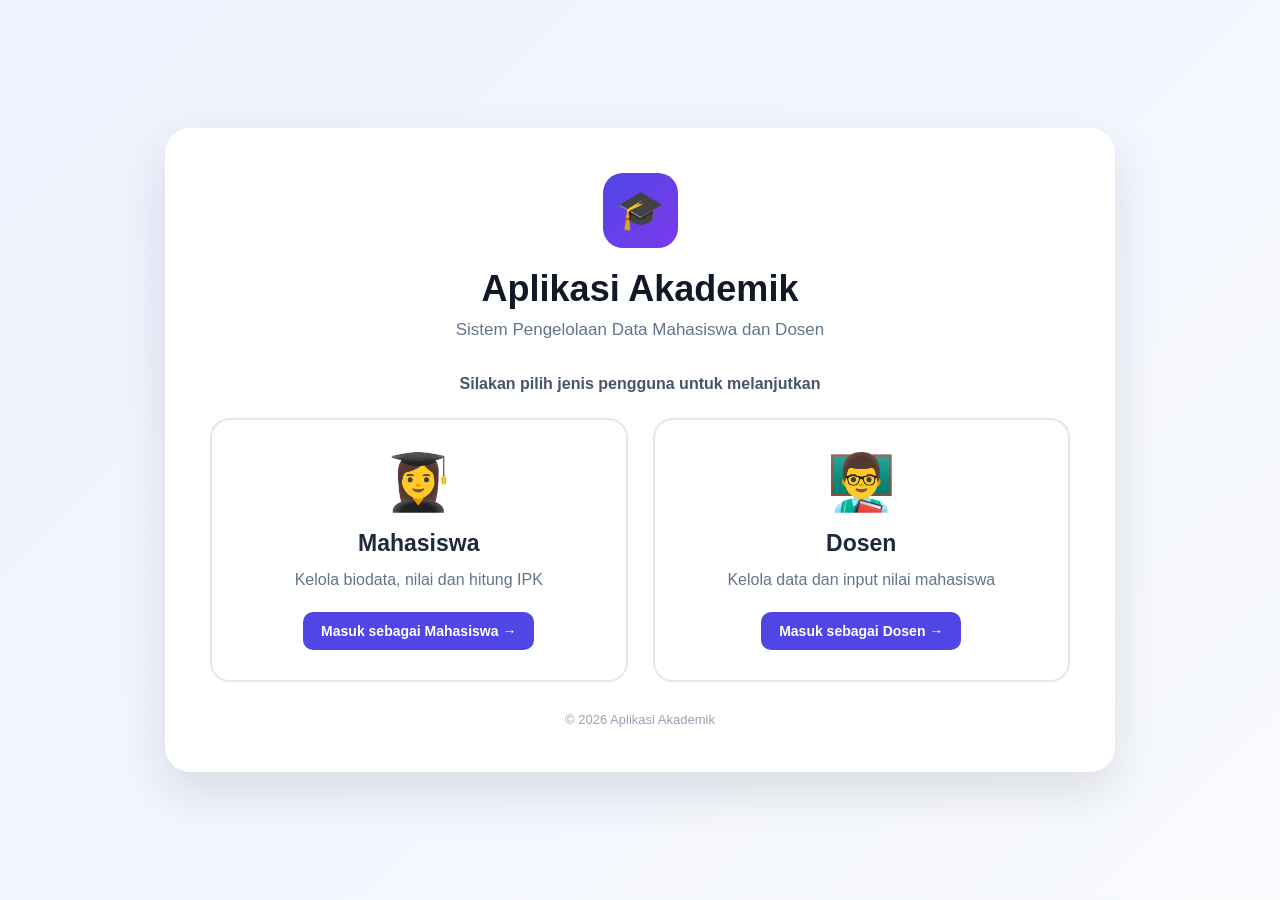
==== index.html @ d9adaf1f "Add files via upload" ====
<!DOCTYPE html>
<html lang="id">
<head>
    <meta charset="UTF-8">
    <meta name="viewport" content="width=device-width, initial-scale=1.0">
    <title>Aplikasi Akademik</title>

    <link rel="stylesheet" href="style.css">
</head>

<body>

    <div class="landing-page">

        <div class="landing-card">

            <div class="logo">🎓</div>

            <h1>Aplikasi Akademik</h1>

            <p class="subtitle">
                Sistem Pengelolaan Data Mahasiswa dan Dosen
            </p>

            <p class="instruction">
                Silakan pilih jenis pengguna untuk melanjutkan
            </p>

            <div class="role-container">

                <a href="mahasiswa.html" class="role-card">
                    <div class="role-icon">👩‍🎓</div>
                    <h2>Mahasiswa</h2>
                    <p>
                        Kelola biodata, nilai dan hitung IPK
                    </p>
                    <span class="role-button">
                        Masuk sebagai Mahasiswa →
                    </span>
                </a>

                <a href="dosen.html" class="role-card">
                    <div class="role-icon">👨‍🏫</div>
                    <h2>Dosen</h2>
                    <p>
                        Kelola data dan input nilai mahasiswa
                    </p>
                    <span class="role-button">
                        Masuk sebagai Dosen →
                    </span>
                </a>

            </div>

            <footer>
                <p>© 2026 Aplikasi Akademik</p>
            </footer>

        </div>

    </div>

</body>
</html>
---- style.css ----
/* ================================
   RESET
================================ */

* {
    margin: 0;
    padding: 0;
    box-sizing: border-box;
}


body {
    font-family: Arial, Helvetica, sans-serif;

    background:
        linear-gradient(
            135deg,
            #eef2ff,
            #f8fafc
        );

    color: #1e293b;

    min-height: 100vh;
}


/* ================================
   LANDING PAGE
================================ */

.landing-page {

    min-height: 100vh;

    display: flex;

    justify-content: center;

    align-items: center;

    padding: 30px 20px;
}


.landing-card {

    width: 100%;

    max-width: 950px;

    background: white;

    border-radius: 25px;

    padding: 45px;

    text-align: center;

    box-shadow:
        0 20px 50px
        rgba(15, 23, 42, 0.12);
}


.logo {

    width: 75px;

    height: 75px;

    display: flex;

    align-items: center;

    justify-content: center;

    margin: auto;

    border-radius: 20px;

    background:
        linear-gradient(
            135deg,
            #4f46e5,
            #7c3aed
        );

    font-size: 38px;
}


.landing-card h1 {

    margin-top: 20px;

    font-size: 36px;

    color: #111827;
}


.subtitle {

    margin-top: 10px;

    font-size: 17px;

    color: #64748b;
}


.instruction {

    margin-top: 35px;

    margin-bottom: 20px;

    font-weight: bold;

    color: #475569;
}


/* ================================
   ROLE CARD
================================ */

.role-container {

    display: grid;

    grid-template-columns:
        repeat(2, 1fr);

    gap: 25px;

    margin-top: 25px;
}


.role-card {

    text-decoration: none;

    color: inherit;

    padding: 30px;

    border-radius: 20px;

    border: 2px solid #e2e8f0;

    transition:
        0.3s ease;

    background: #ffffff;
}


.role-card:hover {

    transform: translateY(-7px);

    border-color: #6366f1;

    box-shadow:
        0 15px 30px
        rgba(79, 70, 229, 0.15);
}


.role-icon {

    font-size: 55px;

    margin-bottom: 15px;
}


.role-card h2 {

    font-size: 23px;

    margin-bottom: 10px;

    color: #1e293b;
}


.role-card p {

    color: #64748b;

    line-height: 1.6;

    margin-bottom: 20px;
}


.role-button {

    display: inline-block;

    background: #4f46e5;

    color: white;

    padding: 11px 18px;

    border-radius: 10px;

    font-size: 14px;

    font-weight: bold;
}


/* ================================
   FOOTER
================================ */

footer {

    margin-top: 30px;

    color: #94a3b8;

    font-size: 13px;
}


/* ================================
   NAVBAR
================================ */

.navbar {

    width: 100%;

    background: white;

    padding: 18px 7%;

    display: flex;

    justify-content: space-between;

    align-items: center;

    box-shadow:
        0 2px 15px
        rgba(15, 23, 42, 0.08);

    position: sticky;

    top: 0;

    z-index: 100;
}


.nav-logo {

    font-size: 20px;

    font-weight: bold;

    color: #4f46e5;
}


.nav-menu {

    display: flex;

    gap: 10px;
}


.nav-menu a {

    text-decoration: none;

    color: #64748b;

    padding: 9px 14px;

    border-radius: 8px;

    font-size: 14px;

    font-weight: bold;
}


.nav-menu a:hover,
.nav-menu a.active {

    background: #eef2ff;

    color: #4f46e5;
}


/* ================================
   CONTAINER
================================ */

.container {

    width: 90%;

    max-width: 1100px;

    margin: 40px auto;
}


.page-header {

    display: flex;

    justify-content: space-between;

    align-items: center;

    margin-bottom: 30px;
}


.page-label {

    color: #6366f1;

    font-size: 13px;

    font-weight: bold;

    letter-spacing: 1px;

    margin-bottom: 8px;
}


.page-header h1 {

    font-size: 32px;

    color: #111827;

    margin-bottom: 8px;
}


.page-header p:not(.page-label) {

    color: #64748b;
}


.back-button {

    text-decoration: none;

    color: #4f46e5;

    background: white;

    border: 1px solid #c7d2fe;

    padding: 11px 17px;

    border-radius: 10px;

    font-weight: bold;
}


/* ================================
   CARD
================================ */

.card {

    background: white;

    padding: 30px;

    margin-bottom: 25px;

    border-radius: 20px;

    box-shadow:
        0 8px 30px
        rgba(15, 23, 42, 0.07);
}


.card-title {

    display: flex;

    align-items: center;

    gap: 15px;

    margin-bottom: 25px;
}


.card-icon {

    width: 48px;

    height: 48px;

    display: flex;

    justify-content: center;

    align-items: center;

    border-radius: 13px;

    background: #eef2ff;

    font-size: 24px;
}


.card-title h2 {

    font-size: 20px;

    color: #1e293b;

    margin-bottom: 4px;
}


.card-title p {

    color: #94a3b8;

    font-size: 13px;
}


/* ================================
   FORM
================================ */

.form-grid {

    display: grid;

    grid-template-columns:
        repeat(2, 1fr);

    gap: 20px;
}


.form-group {

    margin-bottom: 20px;
}


.form-group label {

    display: block;

    font-weight: bold;

    font-size: 14px;

    margin-bottom: 8px;

    color: #334155;
}


input,
select {

    width: 100%;

    padding: 13px 15px;

    border: 1px solid #cbd5e1;

    border-radius: 10px;

    outline: none;

    font-size: 14px;

    background: white;

    transition: 0.2s;
}


input:focus,
select:focus {

    border-color: #6366f1;

    box-shadow:
        0 0 0 3px
        rgba(99, 102, 241, 0.12);
}


/* ================================
   RADIO
================================ */

.radio-container {

    display: flex;

    gap: 20px;

    flex-wrap: wrap;
}


.radio-option {

    display: flex !important;

    align-items: center;

    gap: 7px;

    font-weight: normal !important;
}


.radio-option input {

    width: auto;
}


/* ================================
   BUTTON
================================ */

.primary-button,
.secondary-button {

    border: none;

    padding: 13px 20px;

    border-radius: 10px;

    cursor: pointer;

    font-size: 14px;

    font-weight: bold;

    transition: 0.2s;
}


.primary-button {

    background: #4f46e5;

    color: white;
}


.primary-button:hover {

    background: #4338ca;

    transform: translateY(-2px);
}


.secondary-button {

    background: #0f766e;

    color: white;

    margin-top: 5px;
}


.secondary-button:hover {

    background: #115e59;
}


/* ================================
   OUTPUT
================================ */

.output-box {

    background: #f8fafc;

    border-radius: 12px;

    padding: 20px;

    border: 1px solid #e2e8f0;
}


.empty-message {

    color: #94a3b8;

    text-align: center;

    padding: 15px;
}


.data-list {

    display: grid;

    grid-template-columns:
        repeat(2, 1fr);

    gap: 15px;
}


.data-item {

    background: white;

    padding: 15px;

    border-radius: 10px;

    border: 1px solid #e2e8f0;
}


.data-item small {

    display: block;

    color: #94a3b8;

    margin-bottom: 5px;
}


.data-item strong {

    color: #1e293b;
}


/* ================================
   IPK
================================ */

.ipk-result {

    margin-top: 20px;

    padding: 20px;

    border-radius: 12px;

    background: #eef2ff;

    color: #3730a3;

    font-size: 18px;

    font-weight: bold;

    text-align: center;
}


/* ================================
   TABLE
================================ */

.table-wrapper {

    width: 100%;

    overflow-x: auto;
}


table {

    width: 100%;

    border-collapse: collapse;

    min-width: 650px;
}


th,
td {

    padding: 13px;

    text-align: left;

    border-bottom: 1px solid #e2e8f0;

    font-size: 14px;
}


th {

    background: #f8fafc;

    color: #475569;
}


td {

    color: #64748b;
}


.empty-table {

    text-align: center;

    padding: 30px;

    color: #94a3b8;
}


.status-lulus {

    background: #dcfce7;

    color: #166534;

    padding: 5px 10px;

    border-radius: 20px;

    font-size: 12px;

    font-weight: bold;
}


.status-tidak {

    background: #fee2e2;

    color: #991b1b;

    padding: 5px 10px;

    border-radius: 20px;

    font-size: 12px;

    font-weight: bold;
}


/* ================================
   MAIN FOOTER
================================ */

.main-footer {

    text-align: center;

    padding: 25px;

    margin-top: 40px;

    color: #94a3b8;

    font-size: 13px;
}


/* ================================
   RESPONSIVE HP
================================ */

@media (max-width: 768px) {


    .landing-card {

        padding: 30px 20px;

        border-radius: 20px;
    }


    .landing-card h1 {

        font-size: 28px;
    }


    .role-container {

        grid-template-columns: 1fr;
    }


    .navbar {

        padding: 15px 5%;

        flex-direction: column;

        gap: 12px;
    }


    .nav-menu {

        width: 100%;

        justify-content: center;

        flex-wrap: wrap;
    }


    .container {

        width: 92%;

        margin: 25px auto;
    }


    .page-header {

        flex-direction: column;

        align-items: flex-start;

        gap: 20px;
    }


    .page-header h1 {

        font-size: 26px;
    }


    .form-grid {

        grid-template-columns: 1fr;
    }


    .data-list {

        grid-template-columns: 1fr;
    }


    .card {

        padding: 20px;
    }


    .card-title {

        align-items: flex-start;
    }

}


/* ================================
   RESPONSIVE HP KECIL
================================ */

@media (max-width: 480px) {


    .landing-page {

        padding: 15px;
    }


    .landing-card {

        padding: 25px 15px;
    }


    .landing-card h1 {

        font-size: 24px;
    }


    .subtitle {

        font-size: 14px;
    }


    .role-card {

        padding: 22px 15px;
    }


    .role-icon {

        font-size: 45px;
    }


    .nav-logo {

        font-size: 17px;
    }


    .nav-menu a {

        font-size: 12px;

        padding: 8px 10px;
    }


    .card {

        padding: 17px;
    }


    .card-title h2 {

        font-size: 17px;
    }


    .primary-button,
    .secondary-button {

        width: 100%;
    }

}
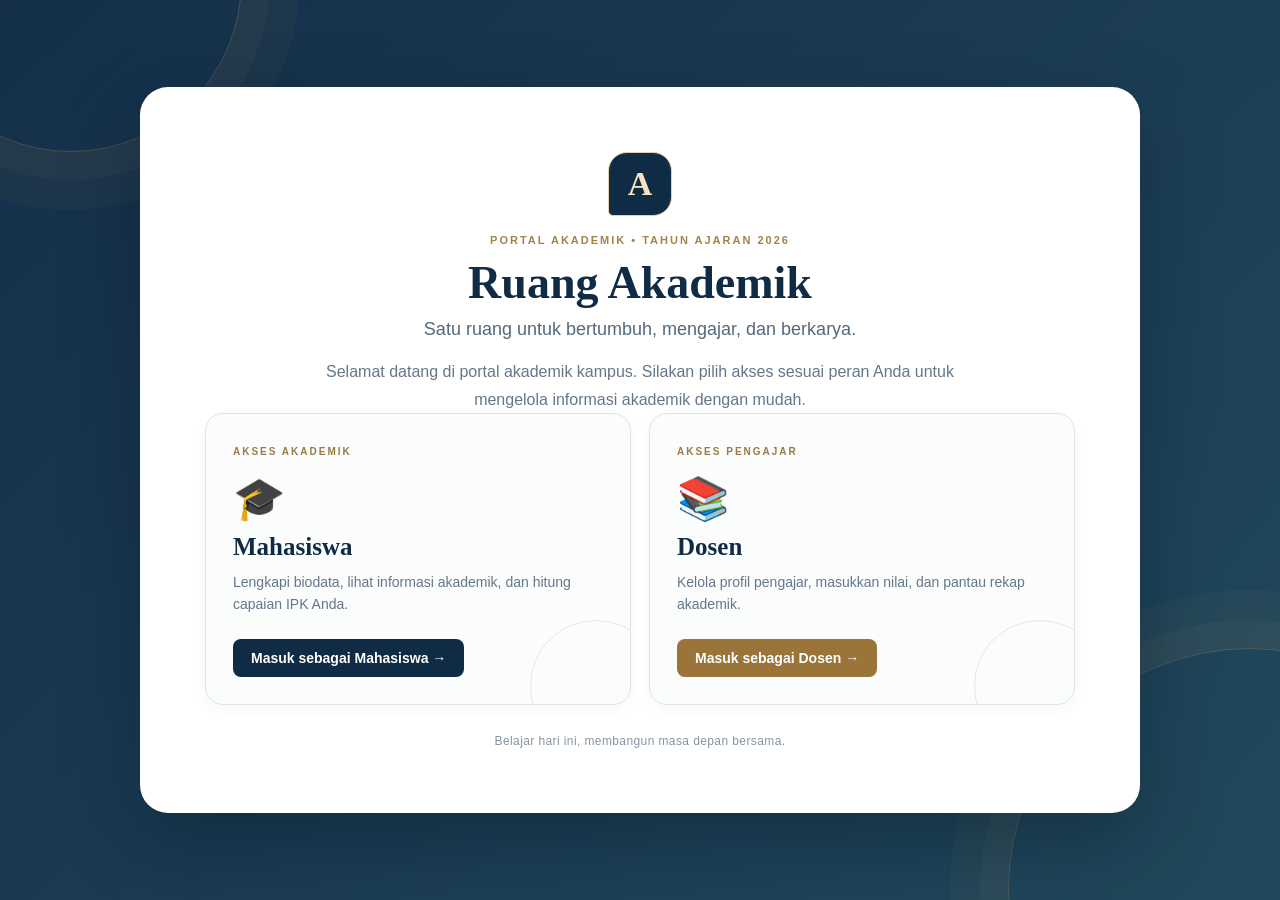
==== commit b8fdffce: "Add files via upload" ====
--- a/index.html
+++ b/index.html
@@ -1,64 +1,39 @@
-<!DOCTYPE html>
-<html lang="id">
-<head>
-    <meta charset="UTF-8">
-    <meta name="viewport" content="width=device-width, initial-scale=1.0">
-    <title>Aplikasi Akademik</title>
-
-    <link rel="stylesheet" href="style.css">
-</head>
-
-<body>
-
-    <div class="landing-page">
-
-        <div class="landing-card">
-
-            <div class="logo">🎓</div>
-
-            <h1>Aplikasi Akademik</h1>
-
-            <p class="subtitle">
-                Sistem Pengelolaan Data Mahasiswa dan Dosen
-            </p>
-
-            <p class="instruction">
-                Silakan pilih jenis pengguna untuk melanjutkan
-            </p>
-
-            <div class="role-container">
-
-                <a href="mahasiswa.html" class="role-card">
-                    <div class="role-icon">👩‍🎓</div>
-                    <h2>Mahasiswa</h2>
-                    <p>
-                        Kelola biodata, nilai dan hitung IPK
-                    </p>
-                    <span class="role-button">
-                        Masuk sebagai Mahasiswa →
-                    </span>
-                </a>
-
-                <a href="dosen.html" class="role-card">
-                    <div class="role-icon">👨‍🏫</div>
-                    <h2>Dosen</h2>
-                    <p>
-                        Kelola data dan input nilai mahasiswa
-                    </p>
-                    <span class="role-button">
-                        Masuk sebagai Dosen →
-                    </span>
-                </a>
-
-            </div>
-
-            <footer>
-                <p>© 2026 Aplikasi Akademik</p>
-            </footer>
-
-        </div>
-
-    </div>
-
-</body>
-</html>+<!DOCTYPE html>
+<html lang="id">
+<head>
+    <meta charset="UTF-8">
+    <meta name="viewport" content="width=device-width, initial-scale=1.0">
+    <meta name="theme-color" content="#102b46">
+    <title>Ruang Akademik | Portal Kampus</title>
+    <link rel="stylesheet" href="style.css">
+</head>
+<body>
+    <main class="landing-page">
+        <section class="landing-card">
+            <div class="campus-mark" aria-hidden="true">A</div>
+            <p class="eyebrow">PORTAL AKADEMIK • TAHUN AJARAN 2026</p>
+            <h1>Ruang Akademik</h1>
+            <p class="subtitle">Satu ruang untuk bertumbuh, mengajar, dan berkarya.</p>
+            <p class="landing-copy">Selamat datang di portal akademik kampus. Silakan pilih akses sesuai peran Anda untuk mengelola informasi akademik dengan mudah.</p>
+
+            <div class="role-container">
+                <a href="mahasiswa.html" class="role-card student-card">
+                    <span class="role-kicker">AKSES AKADEMIK</span>
+                    <div class="role-icon" aria-hidden="true">🎓</div>
+                    <h2>Mahasiswa</h2>
+                    <p>Lengkapi biodata, lihat informasi akademik, dan hitung capaian IPK Anda.</p>
+                    <span class="role-button">Masuk sebagai Mahasiswa <span aria-hidden="true">→</span></span>
+                </a>
+                <a href="dosen.html" class="role-card lecturer-card">
+                    <span class="role-kicker">AKSES PENGAJAR</span>
+                    <div class="role-icon" aria-hidden="true">📚</div>
+                    <h2>Dosen</h2>
+                    <p>Kelola profil pengajar, masukkan nilai, dan pantau rekap akademik.</p>
+                    <span class="role-button">Masuk sebagai Dosen <span aria-hidden="true">→</span></span>
+                </a>
+            </div>
+            <footer class="landing-footer">Belajar hari ini, membangun masa depan bersama.</footer>
+        </section>
+    </main>
+</body>
+</html>
--- a/style.css
+++ b/style.css
@@ -971,4 +971,157 @@
         width: 100%;
     }
 
-}+}
+
+/* Identitas visual kampus */
+:root {
+    color-scheme: light;
+    --navy: #102b46;
+    --navy-deep: #0b2035;
+    --gold: #d8ad62;
+    --ink: #1b2c3d;
+    --muted: #647789;
+    --paper: #f3f6f8;
+}
+
+body {
+    font-family: "Segoe UI", Arial, sans-serif;
+    color: var(--ink);
+    background: var(--paper);
+    background-image: radial-gradient(ellipse at 8% 4%, #e2ebf0 0, transparent 36%),
+                      radial-gradient(ellipse at 96% 95%, #e9e4d9 0, transparent 32%);
+}
+
+.landing-page {
+    position: relative;
+    overflow: hidden;
+    background: linear-gradient(135deg, rgba(16,43,70,.98), rgba(20,62,83,.94));
+}
+
+.landing-page::before,
+.landing-page::after {
+    content: "";
+    position: absolute;
+    width: 340px;
+    height: 340px;
+    border: 1px solid rgba(216,173,98,.25);
+    border-radius: 50%;
+    pointer-events: none;
+}
+
+.landing-page::before { top: -190px; left: -100px; box-shadow: 0 0 0 28px rgba(216,173,98,.04), 0 0 0 58px rgba(216,173,98,.035); }
+.landing-page::after { right: -210px; bottom: -230px; width: 480px; height: 480px; box-shadow: 0 0 0 28px rgba(216,173,98,.04), 0 0 0 58px rgba(216,173,98,.035); }
+
+.landing-card {
+    position: relative;
+    z-index: 1;
+    max-width: 1000px;
+    padding: clamp(28px, 6vw, 64px);
+    border: 1px solid rgba(255,255,255,.72);
+    border-radius: 28px;
+    box-shadow: 0 30px 80px rgba(4,17,30,.32);
+}
+
+.campus-mark {
+    display: grid;
+    place-items: center;
+    width: 64px;
+    height: 64px;
+    margin: 0 auto 18px;
+    border: 1px solid #e6d1a5;
+    border-radius: 19px 19px 19px 5px;
+    background: var(--navy);
+    color: #f4e4c1;
+    font-family: Georgia, serif;
+    font-size: 34px;
+    font-weight: 700;
+}
+
+.eyebrow, .role-kicker {
+    color: #a3824b;
+    font-size: 11px;
+    font-weight: 800;
+    letter-spacing: 2px;
+}
+
+.landing-card h1 { margin-top: 10px; color: var(--navy); font-family: Georgia, "Times New Roman", serif; font-size: clamp(32px, 5vw, 46px); }
+.subtitle { color: #53697b; font-size: 18px; }
+.landing-copy { max-width: 650px; margin: 18px auto 0; color: var(--muted); line-height: 1.7; }
+.instruction { margin: 34px 0 16px; color: var(--navy); }
+.role-container { gap: 18px; margin-top: 0; }
+.role-card { position: relative; overflow: hidden; padding: 27px; border: 1px solid #dce4e8; border-radius: 18px; text-align: left; background: #fbfcfc; }
+.role-card::after { position: absolute; right: -32px; bottom: -48px; width: 130px; height: 130px; border: 1px solid rgba(216,173,98,.3); border-radius: 50%; content: ""; }
+.role-card:hover { transform: translateY(-5px); border-color: var(--gold); box-shadow: 0 15px 32px rgba(16,43,70,.12); }
+.role-card .role-kicker { color: #9a7a47; font-size: 10px; }
+.role-icon { margin: 15px 0 10px; font-size: 42px; }
+.role-card h2 { color: var(--navy); font-family: Georgia, "Times New Roman", serif; font-size: 25px; }
+.role-card p { min-height: 48px; color: var(--muted); font-size: 14px; }
+.role-button { background: var(--navy); border-radius: 8px; }
+.lecturer-card .role-button { background: #9a7438; }
+.landing-footer { margin-top: 29px; color: #8495a2; font-size: 12px; letter-spacing: .4px; }
+
+.navbar { background: rgba(255,255,255,.96); border-bottom: 1px solid #e2e8eb; box-shadow: 0 5px 22px rgba(16,43,70,.06); }
+.nav-logo { color: var(--navy); }
+.nav-menu a:hover, .nav-menu a.active { background: #eaf0f3; color: var(--navy); }
+.container { max-width: 1120px; }
+.page-label { color: #997844; }
+.page-header h1, .card-title h2 { color: var(--navy); }
+.card { border: 1px solid #e5eaed; border-radius: 16px; box-shadow: 0 10px 28px rgba(16,43,70,.055); }
+.card-icon { background: #edf2f4; }
+.primary-button { background: var(--navy); }
+.primary-button:hover { background: var(--navy-deep); }
+input:focus, select:focus { border-color: #a58247; box-shadow: 0 0 0 3px rgba(216,173,98,.18); }
+input:invalid:not(:placeholder-shown), select:invalid, input.user-invalid { border-color: #c2413a; }
+.field-hint { margin: 6px 0 0; color: #728393; font-size: 12px; font-weight: 400; line-height: 1.45; }
+.main-footer { color: #748595; }
+
+/* Penanda wajib dan sentuhan visual yang hangat */
+.required-note {
+    display: flex;
+    align-items: center;
+    gap: 7px;
+    width: fit-content;
+    margin: 0 0 18px;
+    padding: 7px 12px;
+    border: 1px solid #eadfca;
+    border-radius: 999px;
+    background: #fbf7ef;
+    color: #76613e;
+    font-size: 12px;
+    font-weight: 600;
+}
+
+.required-note span,
+.form-group > label[for]::after,
+.required-label::after {
+    color: #c34b48;
+    font-weight: 800;
+}
+
+.form-group > label[for]::after,
+.required-label::after { content: " *"; }
+
+.card { position: relative; overflow: hidden; }
+.card::before {
+    position: absolute;
+    top: 0;
+    left: 30px;
+    width: 54px;
+    height: 3px;
+    border-radius: 0 0 5px 5px;
+    background: linear-gradient(90deg, var(--gold), #f0d9a8);
+    content: "";
+}
+
+.form-group > label { line-height: 1.4; }
+input, select { border-color: #d7e0e5; }
+input:hover, select:hover { border-color: #aebec7; }
+.primary-button, .secondary-button, .back-button { transition: transform .18s ease, box-shadow .18s ease, background .18s ease; }
+.primary-button:hover, .secondary-button:hover, .back-button:hover { transform: translateY(-1px); box-shadow: 0 7px 16px rgba(16,43,70,.14); }
+.card-icon { border-radius: 15px 15px 15px 5px; }
+.role-card { box-shadow: 0 5px 14px rgba(16,43,70,.035); }
+
+@media (prefers-reduced-motion: no-preference) {
+    .landing-card { animation: card-arrive .55s ease-out both; }
+    @keyframes card-arrive { from { opacity: 0; transform: translateY(12px); } to { opacity: 1; transform: translateY(0); } }
+}
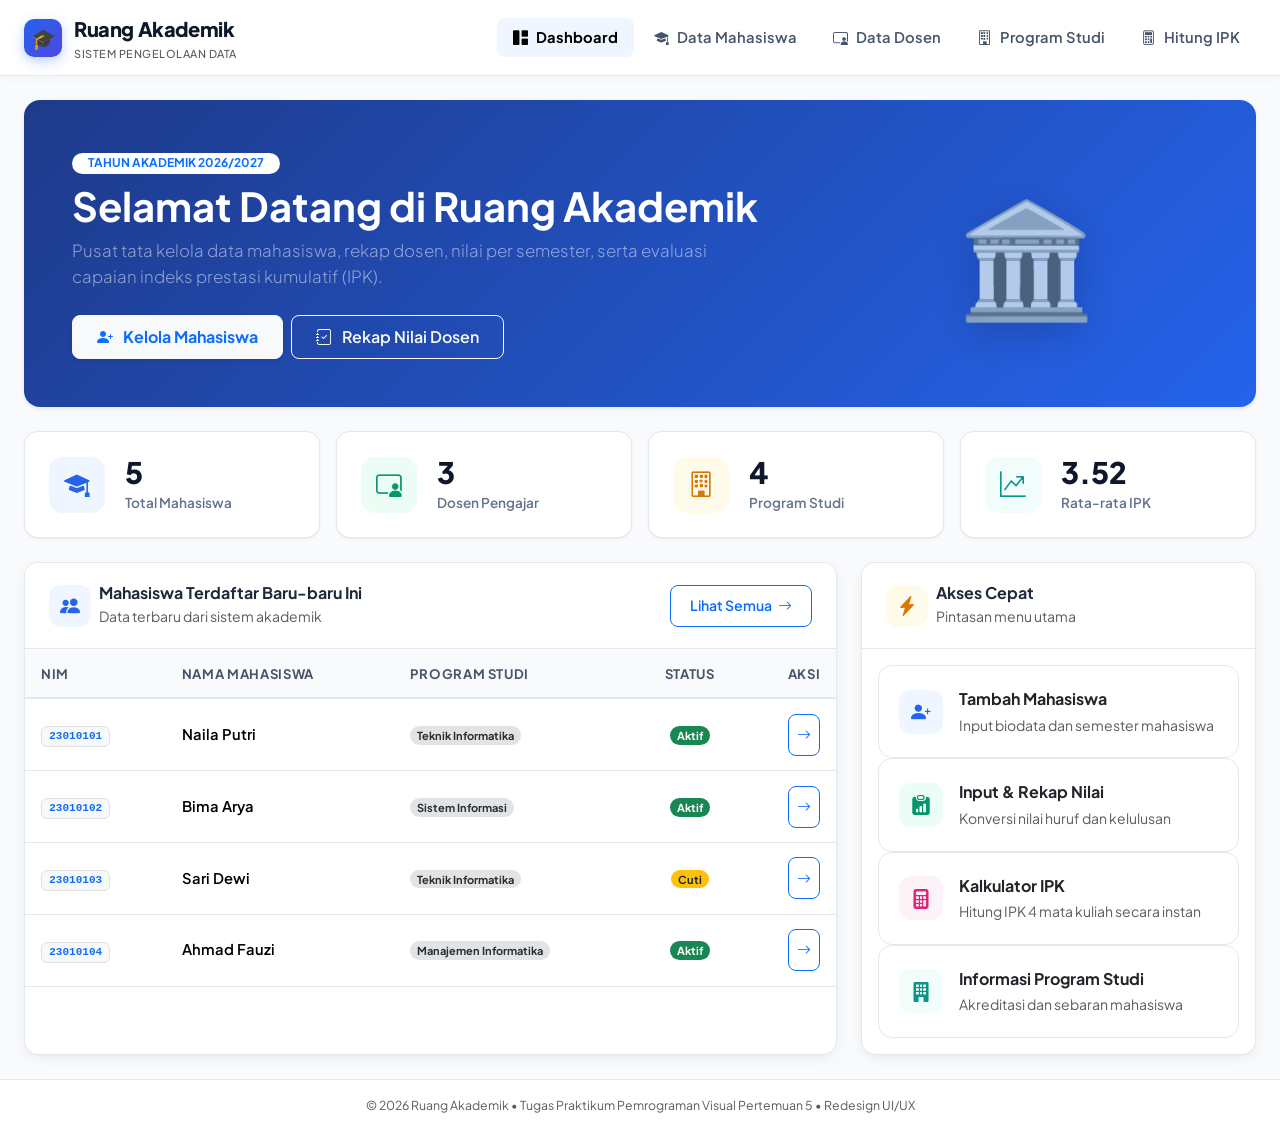
==== commit e84c3181: "Add files via upload" ====
--- a/index.html
+++ b/index.html
@@ -1,39 +1,283 @@
 <!DOCTYPE html>
 <html lang="id">
+
 <head>
     <meta charset="UTF-8">
     <meta name="viewport" content="width=device-width, initial-scale=1.0">
-    <meta name="theme-color" content="#102b46">
-    <title>Ruang Akademik | Portal Kampus</title>
+    <meta name="theme-color" content="#2563eb">
+    <title>Dashboard Akademik | Ruang Akademik</title>
+
+    <!-- Bootstrap 5 CSS CDN -->
+    <link href="https://cdn.jsdelivr.net/npm/bootstrap@5.3.3/dist/css/bootstrap.min.css" rel="stylesheet"
+        integrity="sha384-QWTKZyjpPEjISv5WaRU9OFeRpok6YctnYmDr5pNlyT2bRjXh0JMhjY6hW+ALEwIH" crossorigin="anonymous">
+
+    <!-- Bootstrap Icons CDN -->
+    <link rel="stylesheet" href="https://cdn.jsdelivr.net/npm/bootstrap-icons@1.11.3/font/bootstrap-icons.min.css">
+
+    <!-- Custom Modern CSS -->
     <link rel="stylesheet" href="style.css">
 </head>
+
 <body>
-    <main class="landing-page">
-        <section class="landing-card">
-            <div class="campus-mark" aria-hidden="true">A</div>
-            <p class="eyebrow">PORTAL AKADEMIK • TAHUN AJARAN 2026</p>
-            <h1>Ruang Akademik</h1>
-            <p class="subtitle">Satu ruang untuk bertumbuh, mengajar, dan berkarya.</p>
-            <p class="landing-copy">Selamat datang di portal akademik kampus. Silakan pilih akses sesuai peran Anda untuk mengelola informasi akademik dengan mudah.</p>
-
-            <div class="role-container">
-                <a href="mahasiswa.html" class="role-card student-card">
-                    <span class="role-kicker">AKSES AKADEMIK</span>
-                    <div class="role-icon" aria-hidden="true">🎓</div>
-                    <h2>Mahasiswa</h2>
-                    <p>Lengkapi biodata, lihat informasi akademik, dan hitung capaian IPK Anda.</p>
-                    <span class="role-button">Masuk sebagai Mahasiswa <span aria-hidden="true">→</span></span>
-                </a>
-                <a href="dosen.html" class="role-card lecturer-card">
-                    <span class="role-kicker">AKSES PENGAJAR</span>
-                    <div class="role-icon" aria-hidden="true">📚</div>
-                    <h2>Dosen</h2>
-                    <p>Kelola profil pengajar, masukkan nilai, dan pantau rekap akademik.</p>
-                    <span class="role-button">Masuk sebagai Dosen <span aria-hidden="true">→</span></span>
-                </a>
-            </div>
-            <footer class="landing-footer">Belajar hari ini, membangun masa depan bersama.</footer>
-        </section>
+
+    <!-- NAVBAR RESPONSIF -->
+    <nav class="navbar navbar-expand-lg main-navbar py-2">
+        <div class="container-fluid px-lg-4">
+            <a class="navbar-brand navbar-brand-custom" href="index.html">
+                <div class="brand-icon-box">🎓</div>
+                <div>
+                    <span>Ruang Akademik</span>
+                    <span class="d-block text-muted"
+                        style="font-size: 0.68rem; font-weight: 500; letter-spacing: 0.5px;">SISTEM PENGELOLAAN
+                        DATA</span>
+                </div>
+            </a>
+
+            <button class="navbar-toggler border-0 shadow-none" type="button" data-bs-toggle="collapse"
+                data-bs-target="#academicNavbar" aria-controls="academicNavbar" aria-expanded="false"
+                aria-label="Toggle navigation">
+                <span class="navbar-toggler-icon"></span>
+            </button>
+
+            <div class="collapse navbar-collapse" id="academicNavbar">
+                <ul class="navbar-nav ms-auto mb-2 mb-lg-0 gap-1">
+                    <li class="nav-item">
+                        <a class="nav-link nav-link-custom active" aria-current="page" href="index.html">
+                            <i class="bi bi-grid-1x2-fill"></i> Dashboard
+                        </a>
+                    </li>
+                    <li class="nav-item">
+                        <a class="nav-link nav-link-custom" href="mahasiswa.html">
+                            <i class="bi bi-mortarboard-fill"></i> Data Mahasiswa
+                        </a>
+                    </li>
+                    <li class="nav-item">
+                        <a class="nav-link nav-link-custom" href="dosen.html">
+                            <i class="bi bi-person-video3"></i> Data Dosen
+                        </a>
+                    </li>
+                    <li class="nav-item">
+                        <a class="nav-link nav-link-custom" href="prodi.html">
+                            <i class="bi bi-building"></i> Program Studi
+                        </a>
+                    </li>
+                    <li class="nav-item">
+                        <a class="nav-link nav-link-custom" href="mahasiswa.html#kalkulator-ipk">
+                            <i class="bi bi-calculator"></i> Hitung IPK
+                        </a>
+                    </li>
+                </ul>
+            </div>
+        </div>
+    </nav>
+
+    <!-- MAIN CONTENT -->
+    <main class="container-fluid px-lg-4 py-4 flex-grow-1">
+
+        <!-- WELCOME HERO BANNER -->
+        <div class="card border-0 rounded-4 overflow-hidden mb-4 shadow-sm"
+            style="background: linear-gradient(135deg, #1e3a8a, #2563eb); color: white;">
+            <div class="card-body p-4 p-lg-5 position-relative">
+                <div class="row align-items-center">
+                    <div class="col-12 col-md-8">
+                        <span class="badge bg-white text-primary px-3 py-1.5 rounded-pill mb-2 fw-bold text-uppercase"
+                            style="font-size: 0.75rem;">
+                            Tahun Akademik 2026/2027
+                        </span>
+                        <h1 class="display-6 fw-bold mb-2">Selamat Datang di Ruang Akademik</h1>
+                        <p class="lead mb-4 text-white-50" style="max-width: 650px; font-size: 1.05rem;">
+                            Pusat tata kelola data mahasiswa, rekap dosen, nilai per semester, serta evaluasi capaian
+                            indeks prestasi kumulatif (IPK).
+                        </p>
+                        <div class="d-flex flex-wrap gap-2">
+                            <a href="mahasiswa.html" class="btn btn-light text-primary fw-bold shadow-sm px-4">
+                                <i class="bi bi-person-plus-fill me-1"></i> Kelola Mahasiswa
+                            </a>
+                            <a href="dosen.html" class="btn btn-outline-light px-4">
+                                <i class="bi bi-journal-check me-1"></i> Rekap Nilai Dosen
+                            </a>
+                        </div>
+                    </div>
+                    <div class="col-12 col-md-4 d-none d-md-flex justify-content-center">
+                        <div style="font-size: 7rem; opacity: 0.85; filter: drop-shadow(0 10px 20px rgba(0,0,0,0.2));">
+                            🏛️
+                        </div>
+                    </div>
+                </div>
+            </div>
+        </div>
+
+        <!-- RINGKASAN METRIK (STAT CARDS) -->
+        <div class="row g-3 mb-4">
+            <div class="col-12 col-sm-6 col-lg-3">
+                <div class="stat-card">
+                    <div class="stat-icon primary">
+                        <i class="bi bi-mortarboard-fill"></i>
+                    </div>
+                    <div class="stat-content">
+                        <h3 id="dashTotalMahasiswa">5</h3>
+                        <p>Total Mahasiswa</p>
+                    </div>
+                </div>
+            </div>
+
+            <div class="col-12 col-sm-6 col-lg-3">
+                <div class="stat-card">
+                    <div class="stat-icon success">
+                        <i class="bi bi-person-video3"></i>
+                    </div>
+                    <div class="stat-content">
+                        <h3 id="dashTotalDosen">3</h3>
+                        <p>Dosen Pengajar</p>
+                    </div>
+                </div>
+            </div>
+
+            <div class="col-12 col-sm-6 col-lg-3">
+                <div class="stat-card">
+                    <div class="stat-icon warning">
+                        <i class="bi bi-building"></i>
+                    </div>
+                    <div class="stat-content">
+                        <h3 id="dashTotalProdi">4</h3>
+                        <p>Program Studi</p>
+                    </div>
+                </div>
+            </div>
+
+            <div class="col-12 col-sm-6 col-lg-3">
+                <div class="stat-card">
+                    <div class="stat-icon info">
+                        <i class="bi bi-graph-up-arrow"></i>
+                    </div>
+                    <div class="stat-content">
+                        <h3 id="dashRataIpk">3.52</h3>
+                        <p>Rata-rata IPK</p>
+                    </div>
+                </div>
+            </div>
+        </div>
+
+        <!-- AKSES CEPAT & AKTIVITAS TERBARU -->
+        <div class="row g-4">
+
+            <!-- TABEL PREVIEW MAHASISWA TERBARU -->
+            <div class="col-12 col-lg-8">
+                <div class="custom-card h-100">
+                    <div class="card-header-clean">
+                        <div class="d-flex align-items-center gap-2">
+                            <div class="card-header-icon" style="background: #eff6ff; color: #2563eb;">
+                                <i class="bi bi-people-fill"></i>
+                            </div>
+                            <div>
+                                <h2 class="h6 fw-bold mb-0">Mahasiswa Terdaftar Baru-baru Ini</h2>
+                                <small class="text-muted">Data terbaru dari sistem akademik</small>
+                            </div>
+                        </div>
+                        <a href="mahasiswa.html" class="btn btn-outline-primary btn-sm">
+                            Lihat Semua <i class="bi bi-arrow-right"></i>
+                        </a>
+                    </div>
+
+                    <div class="table-responsive">
+                        <table class="table custom-table table-hover align-middle mb-0">
+                            <thead>
+                                <tr>
+                                    <th>NIM</th>
+                                    <th>Nama Mahasiswa</th>
+                                    <th>Program Studi</th>
+                                    <th class="text-center">Status</th>
+                                    <th class="text-end">Aksi</th>
+                                </tr>
+                            </thead>
+                            <tbody id="dashRecentMahasiswa">
+                                <!-- Diisi dinamis oleh script.js -->
+                            </tbody>
+                        </table>
+                    </div>
+                </div>
+            </div>
+
+            <!-- AKSES CEPAT (QUICK ACTIONS) -->
+            <div class="col-12 col-lg-4">
+                <div class="custom-card h-100">
+                    <div class="card-header-clean">
+                        <div class="d-flex align-items-center gap-2">
+                            <div class="card-header-icon" style="background: #fffbeb; color: #d97706;">
+                                <i class="bi bi-lightning-charge-fill"></i>
+                            </div>
+                            <div>
+                                <h2 class="h6 fw-bold mb-0">Akses Cepat</h2>
+                                <small class="text-muted">Pintasan menu utama</small>
+                            </div>
+                        </div>
+                    </div>
+
+                    <div class="p-3 d-flex flex-column gap-2.5">
+                        <a href="mahasiswa.html" class="quick-action-card">
+                            <div class="action-icon" style="background: #eff6ff; color: #2563eb;">
+                                <i class="bi bi-person-plus-fill"></i>
+                            </div>
+                            <div>
+                                <strong class="d-block text-dark">Tambah Mahasiswa</strong>
+                                <small class="text-muted">Input biodata dan semester mahasiswa</small>
+                            </div>
+                        </a>
+
+                        <a href="dosen.html" class="quick-action-card">
+                            <div class="action-icon" style="background: #ecfdf5; color: #059669;">
+                                <i class="bi bi-clipboard-data-fill"></i>
+                            </div>
+                            <div>
+                                <strong class="d-block text-dark">Input & Rekap Nilai</strong>
+                                <small class="text-muted">Konversi nilai huruf dan kelulusan</small>
+                            </div>
+                        </a>
+
+                        <a href="mahasiswa.html#kalkulator-ipk" class="quick-action-card">
+                            <div class="action-icon" style="background: #fdf2f8; color: #db2777;">
+                                <i class="bi bi-calculator-fill"></i>
+                            </div>
+                            <div>
+                                <strong class="d-block text-dark">Kalkulator IPK</strong>
+                                <small class="text-muted">Hitung IPK 4 mata kuliah secara instan</small>
+                            </div>
+                        </a>
+
+                        <a href="prodi.html" class="quick-action-card">
+                            <div class="action-icon" style="background: #f0fdfa; color: #0d9488;">
+                                <i class="bi bi-building-fill"></i>
+                            </div>
+                            <div>
+                                <strong class="d-block text-dark">Informasi Program Studi</strong>
+                                <small class="text-muted">Akreditasi dan sebaran mahasiswa</small>
+                            </div>
+                        </a>
+                    </div>
+                </div>
+            </div>
+
+        </div>
+
     </main>
+
+    <!-- FOOTER -->
+    <footer class="main-footer mt-auto py-3">
+        <div class="container-fluid px-lg-4 text-center">
+            <p class="mb-0 text-muted small">
+                © 2026 Ruang Akademik &bull; Tugas Praktikum Pemrograman Visual Pertemuan 5 &bull; Redesign UI/UX
+            </p>
+        </div>
+    </footer>
+
+    <!-- Bootstrap 5 Bundle JS CDN -->
+    <script src="https://cdn.jsdelivr.net/npm/bootstrap@5.3.3/dist/js/bootstrap.bundle.min.js"
+        integrity="sha384-YvpcrYf0tY3lHB60NNkmXc5s9fDVZLESaAA55NDzOxhy9GkcIdslK1eN7N6jIeHz"
+        crossorigin="anonymous"></script>
+
+    <!-- Custom Logic Script -->
+    <script src="script.js"></script>
+
 </body>
-</html>
+
+</html>
